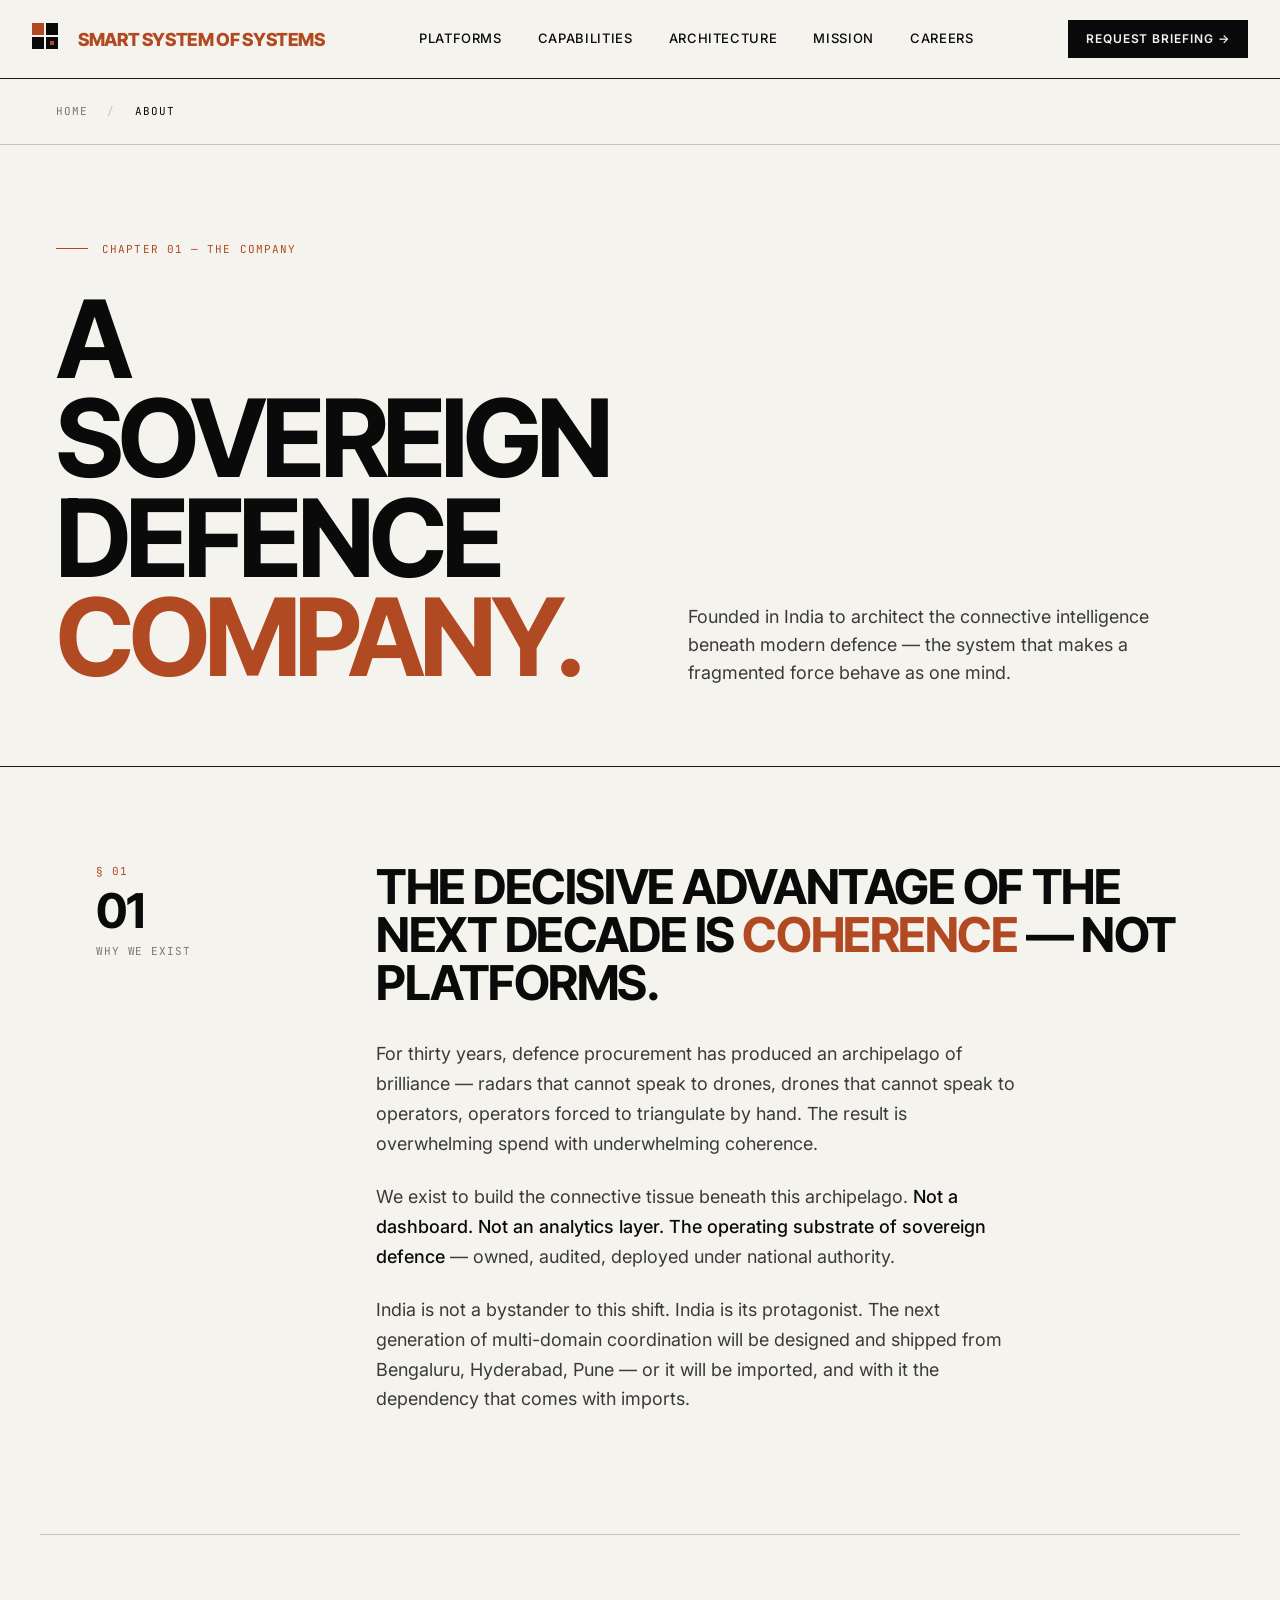
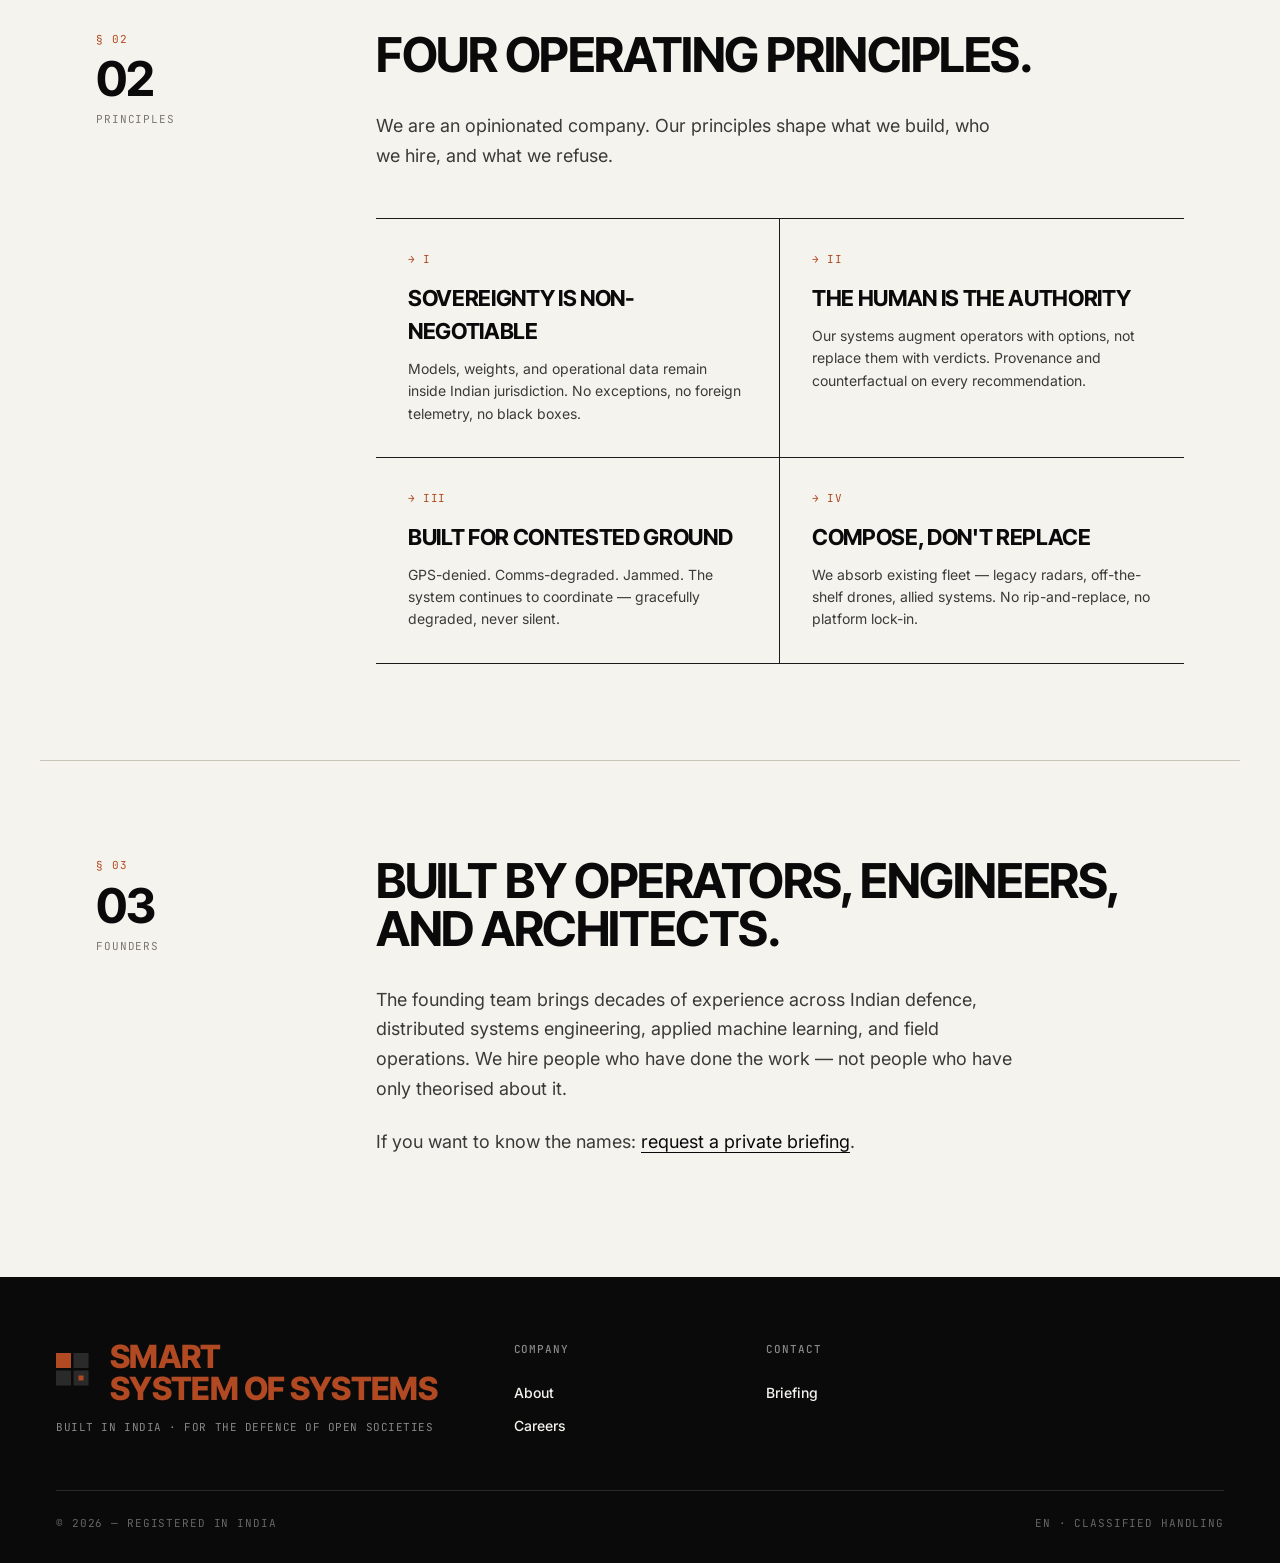
==== about.html @ d46fe348 "Initial commit: Smart System Of Sytems Website" ====
<!DOCTYPE html>
<html lang="en">
<head>
<meta charset="UTF-8" />
<meta name="viewport" content="width=device-width, initial-scale=1.0" />
<title>About — Smart System of Systems</title>
<link rel="preconnect" href="https://fonts.googleapis.com">
<link rel="preconnect" href="https://fonts.gstatic.com" crossorigin>
<link href="https://fonts.googleapis.com/css2?family=Inter+Tight:wght@400;500;600;700;800&family=Inter:wght@300;400;500;600&family=JetBrains+Mono:wght@400;500&display=swap" rel="stylesheet">
<style>
  :root{--paper:#F5F3EE;--paper-2:#ECE9E1;--ink:#0A0A0A;--ink-2:#3A3A38;--ink-3:#7A7670;--rule:#1A1A1A;--rule-soft:#C8C4B8;--rust:#B14A22}
  *{box-sizing:border-box;margin:0;padding:0}
  html{scroll-behavior:smooth}
  html,body{background:var(--paper);color:var(--ink);font-family:'Inter',sans-serif;-webkit-font-smoothing:antialiased;line-height:1.5}
  a{color:inherit}
  .util{display:flex;justify-content:space-between;align-items:center;padding:10px 32px;background:var(--ink);color:var(--paper);font-family:'JetBrains Mono',monospace;font-size:11px;letter-spacing:0.05em}
  .util-left{display:flex;gap:32px;align-items:center}
  .util-dot{width:6px;height:6px;background:var(--rust);border-radius:50%;display:inline-block;margin-right:8px;animation:pulse 2.4s ease-in-out infinite}
  @keyframes pulse{0%,100%{opacity:1}50%{opacity:0.4}}
  .nav{display:flex;justify-content:space-between;align-items:center;padding:20px 32px;border-bottom:1px solid var(--rule)}
  .nav-mark{font-family:'Inter Tight',sans-serif;font-weight:800;font-size:18px;letter-spacing:-0.02em;text-transform:uppercase}
  .nav-mark a{text-decoration:none;color:inherit}
  .nav-mark span{color:var(--rust)}
  .nav-links{display:flex;gap:36px;font-size:13px;font-weight:500;text-transform:uppercase;letter-spacing:0.05em}
  .nav-links a{color:inherit;text-decoration:none;transition:color 0.2s}
  .nav-links a:hover{color:var(--rust)}
  .nav-cta{background:var(--ink);color:var(--paper);padding:10px 18px;font-size:12px;font-weight:600;text-transform:uppercase;letter-spacing:0.08em;text-decoration:none;display:inline-block}
  .nav-cta:hover{background:var(--rust)}

  .breadcrumb{padding:24px 56px;font-family:'JetBrains Mono',monospace;font-size:11px;letter-spacing:0.08em;text-transform:uppercase;color:var(--ink-3);border-bottom:1px solid var(--rule-soft)}
  .breadcrumb a{color:inherit;text-decoration:none}
  .breadcrumb a:hover{color:var(--rust)}
  .breadcrumb .sep{margin:0 12px;color:var(--rule-soft)}
  .breadcrumb .current{color:var(--ink)}

  .page-hero{padding:96px 56px 80px;border-bottom:1px solid var(--rule);max-width:1400px;margin:0 auto;display:grid;grid-template-columns:1fr 1fr;gap:80px;align-items:end}
  .page-eyebrow{font-family:'JetBrains Mono',monospace;font-size:11px;color:var(--rust);letter-spacing:0.1em;text-transform:uppercase;margin-bottom:32px;display:flex;align-items:center;gap:14px}
  .page-eyebrow::before{content:'';width:32px;height:1px;background:var(--rust)}
  h1.page-title{font-family:'Inter Tight',sans-serif;font-weight:700;font-size:108px;line-height:0.92;letter-spacing:-0.045em;text-transform:uppercase}
  h1.page-title .accent{color:var(--rust)}
  .page-lede{font-size:18px;line-height:1.55;color:var(--ink-2);max-width:480px}

  .body-section{padding:96px 56px;max-width:1200px;margin:0 auto;display:grid;grid-template-columns:200px 1fr;gap:80px}
  .body-section + .body-section{border-top:1px solid var(--rule-soft);padding-top:96px}
  .body-aside{font-family:'JetBrains Mono',monospace;font-size:11px;letter-spacing:0.08em;text-transform:uppercase;color:var(--ink-3);position:sticky;top:32px;align-self:start}
  .body-aside .label{color:var(--rust);margin-bottom:8px}
  .body-aside .num{font-family:'Inter Tight',sans-serif;font-weight:700;font-size:48px;color:var(--ink);letter-spacing:-0.03em;line-height:1;margin-bottom:8px;text-transform:none}
  .body-content h2{font-family:'Inter Tight',sans-serif;font-weight:700;font-size:48px;text-transform:uppercase;letter-spacing:-0.03em;margin-bottom:32px;line-height:1}
  .body-content h2 .accent{color:var(--rust)}
  .body-content p{font-size:18px;line-height:1.65;color:var(--ink-2);max-width:640px;margin-bottom:24px}
  .body-content p strong{color:var(--ink);font-weight:500}

  .principles{display:grid;grid-template-columns:repeat(2,1fr);gap:0;border-top:1px solid var(--rule);margin-top:48px}
  .principle{padding:32px;border-bottom:1px solid var(--rule);border-right:1px solid var(--rule)}
  .principle:nth-child(2n){border-right:none}
  .principle-num{font-family:'JetBrains Mono',monospace;font-size:11px;color:var(--rust);letter-spacing:0.05em;margin-bottom:14px}
  .principle-title{font-family:'Inter Tight',sans-serif;font-weight:700;font-size:22px;text-transform:uppercase;letter-spacing:-0.015em;margin-bottom:10px}
  .principle-body{font-size:14px;line-height:1.6;color:var(--ink-2)}

  .footer{background:var(--ink);color:var(--paper);padding:64px 56px 32px}
  .footer-top{display:grid;grid-template-columns:2fr 1fr 1fr 1fr;gap:48px;padding-bottom:48px;border-bottom:1px solid #2A2A2A}
  .footer-mark{font-family:'Inter Tight',sans-serif;font-weight:800;font-size:32px;text-transform:uppercase;letter-spacing:-0.02em;line-height:1}
  .footer-mark a{text-decoration:none;color:inherit}
  .footer-mark span{color:var(--rust)}
  .footer-tag{font-family:'JetBrains Mono',monospace;font-size:11px;color:#888;margin-top:14px;letter-spacing:0.05em;text-transform:uppercase}
  .footer-col h4{font-family:'JetBrains Mono',monospace;font-size:11px;color:#888;letter-spacing:0.08em;text-transform:uppercase;margin-bottom:18px;font-weight:500}
  .footer-col a{display:block;color:var(--paper);text-decoration:none;font-size:14px;padding:6px 0;font-weight:500}
  .footer-col a:hover{color:var(--rust)}
  .footer-bottom{display:flex;justify-content:space-between;font-family:'JetBrains Mono',monospace;font-size:11px;color:#666;letter-spacing:0.08em;text-transform:uppercase;padding-top:24px}
</style>
</head>
<body>
  <nav class="nav">
    <div class="nav-mark"><a href="design-hybrid.html" style="text-decoration:none;color:inherit;display:flex;align-items:center;gap:14px"><svg width="32" height="32" viewBox="0 0 32 32" fill="none" xmlns="http://www.w3.org/2000/svg"><rect width="12" height="12" x="0" y="0" fill="#B14A22"/><rect width="12" height="12" x="14" y="0" fill="#0A0A0A"/><rect width="12" height="12" x="0" y="14" fill="#0A0A0A"/><rect width="12" height="12" x="14" y="14" fill="#0A0A0A"/><rect width="4" height="4" x="18" y="18" fill="#B14A22"/></svg><span>SMART SYSTEM OF SYSTEMS</span></a></div>
    <div class="nav-links">
      <a href="platforms.html">Platforms</a><a href="capabilities.html">Capabilities</a><a href="architecture.html">Architecture</a><a href="mission.html">Mission</a><a href="careers.html">Careers</a>
    </div>
    <a class="nav-cta" href="briefing.html">REQUEST BRIEFING →</a>
  </nav>

  <div class="breadcrumb">
    <a href="design-hybrid.html">Home</a>
    <span class="sep">/</span>
    <span class="current">About</span>
  </div>

  <section class="page-hero">
    <div>
      <div class="page-eyebrow">CHAPTER 01 — THE COMPANY</div>
      <h1 class="page-title">A sovereign<br/>defence <span class="accent">company.</span></h1>
    </div>
    <p class="page-lede">Founded in India to architect the connective intelligence beneath modern defence — the system that makes a fragmented force behave as one mind.</p>
  </section>

  <section class="body-section">
    <aside class="body-aside">
      <div class="label">§ 01</div>
      <div class="num">01</div>
      <div>Why we exist</div>
    </aside>
    <div class="body-content">
      <h2>The decisive advantage of the next decade is <span class="accent">coherence</span> — not platforms.</h2>
      <p>For thirty years, defence procurement has produced an archipelago of brilliance — radars that cannot speak to drones, drones that cannot speak to operators, operators forced to triangulate by hand. The result is overwhelming spend with underwhelming coherence.</p>
      <p>We exist to build the connective tissue beneath this archipelago. <strong>Not a dashboard. Not an analytics layer. The operating substrate of sovereign defence</strong> — owned, audited, deployed under national authority.</p>
      <p>India is not a bystander to this shift. India is its protagonist. The next generation of multi-domain coordination will be designed and shipped from Bengaluru, Hyderabad, Pune — or it will be imported, and with it the dependency that comes with imports.</p>
    </div>
  </section>

  <section class="body-section">
    <aside class="body-aside">
      <div class="label">§ 02</div>
      <div class="num">02</div>
      <div>Principles</div>
    </aside>
    <div class="body-content">
      <h2>Four operating principles.</h2>
      <p>We are an opinionated company. Our principles shape what we build, who we hire, and what we refuse.</p>
      <div class="principles">
        <div class="principle">
          <div class="principle-num">→ I</div>
          <div class="principle-title">Sovereignty is non-negotiable</div>
          <div class="principle-body">Models, weights, and operational data remain inside Indian jurisdiction. No exceptions, no foreign telemetry, no black boxes.</div>
        </div>
        <div class="principle">
          <div class="principle-num">→ II</div>
          <div class="principle-title">The human is the authority</div>
          <div class="principle-body">Our systems augment operators with options, not replace them with verdicts. Provenance and counterfactual on every recommendation.</div>
        </div>
        <div class="principle">
          <div class="principle-num">→ III</div>
          <div class="principle-title">Built for contested ground</div>
          <div class="principle-body">GPS-denied. Comms-degraded. Jammed. The system continues to coordinate — gracefully degraded, never silent.</div>
        </div>
        <div class="principle">
          <div class="principle-num">→ IV</div>
          <div class="principle-title">Compose, don't replace</div>
          <div class="principle-body">We absorb existing fleet — legacy radars, off-the-shelf drones, allied systems. No rip-and-replace, no platform lock-in.</div>
        </div>
      </div>
    </div>
  </section>

  <section class="body-section">
    <aside class="body-aside">
      <div class="label">§ 03</div>
      <div class="num">03</div>
      <div>Founders</div>
    </aside>
    <div class="body-content">
      <h2>Built by operators, engineers, and architects.</h2>
      <p>The founding team brings decades of experience across Indian defence, distributed systems engineering, applied machine learning, and field operations. We hire people who have done the work — not people who have only theorised about it.</p>
      <p>If you want to know the names: <a href="briefing.html" style="border-bottom:1px solid var(--ink);text-decoration:none;color:var(--ink)">request a private briefing</a>.</p>
    </div>
  </section>

  <footer class="footer">
    <div class="footer-top">
      <div>
        <div class="footer-mark"><a href="design-hybrid.html" style="text-decoration:none;color:inherit;display:flex;align-items:center;gap:14px"><svg width="40" height="40" viewBox="0 0 32 32" fill="none" xmlns="http://www.w3.org/2000/svg"><rect width="12" height="12" x="0" y="0" fill="#B14A22"/><rect width="12" height="12" x="14" y="0" fill="#2A2A2A"/><rect width="12" height="12" x="0" y="14" fill="#2A2A2A"/><rect width="12" height="12" x="14" y="14" fill="#2A2A2A"/><rect width="4" height="4" x="18" y="18" fill="#B14A22"/></svg><span>SMART<br/>SYSTEM OF <span>SYSTEMS</span></span></a></div>
        <div class="footer-tag">BUILT IN INDIA · FOR THE DEFENCE OF OPEN SOCIETIES</div>
      </div>
      <div class="footer-col"><h4>COMPANY</h4><a href="about.html">About</a><a href="careers.html">Careers</a></div>
      <div class="footer-col"><h4>CONTACT</h4><a href="briefing.html">Briefing</a></div>
    </div>
    <div class="footer-bottom">
      <span>© 2026 — REGISTERED IN INDIA</span>
      <span>EN · CLASSIFIED HANDLING</span>
    </div>
  </footer>
</body>
</html>
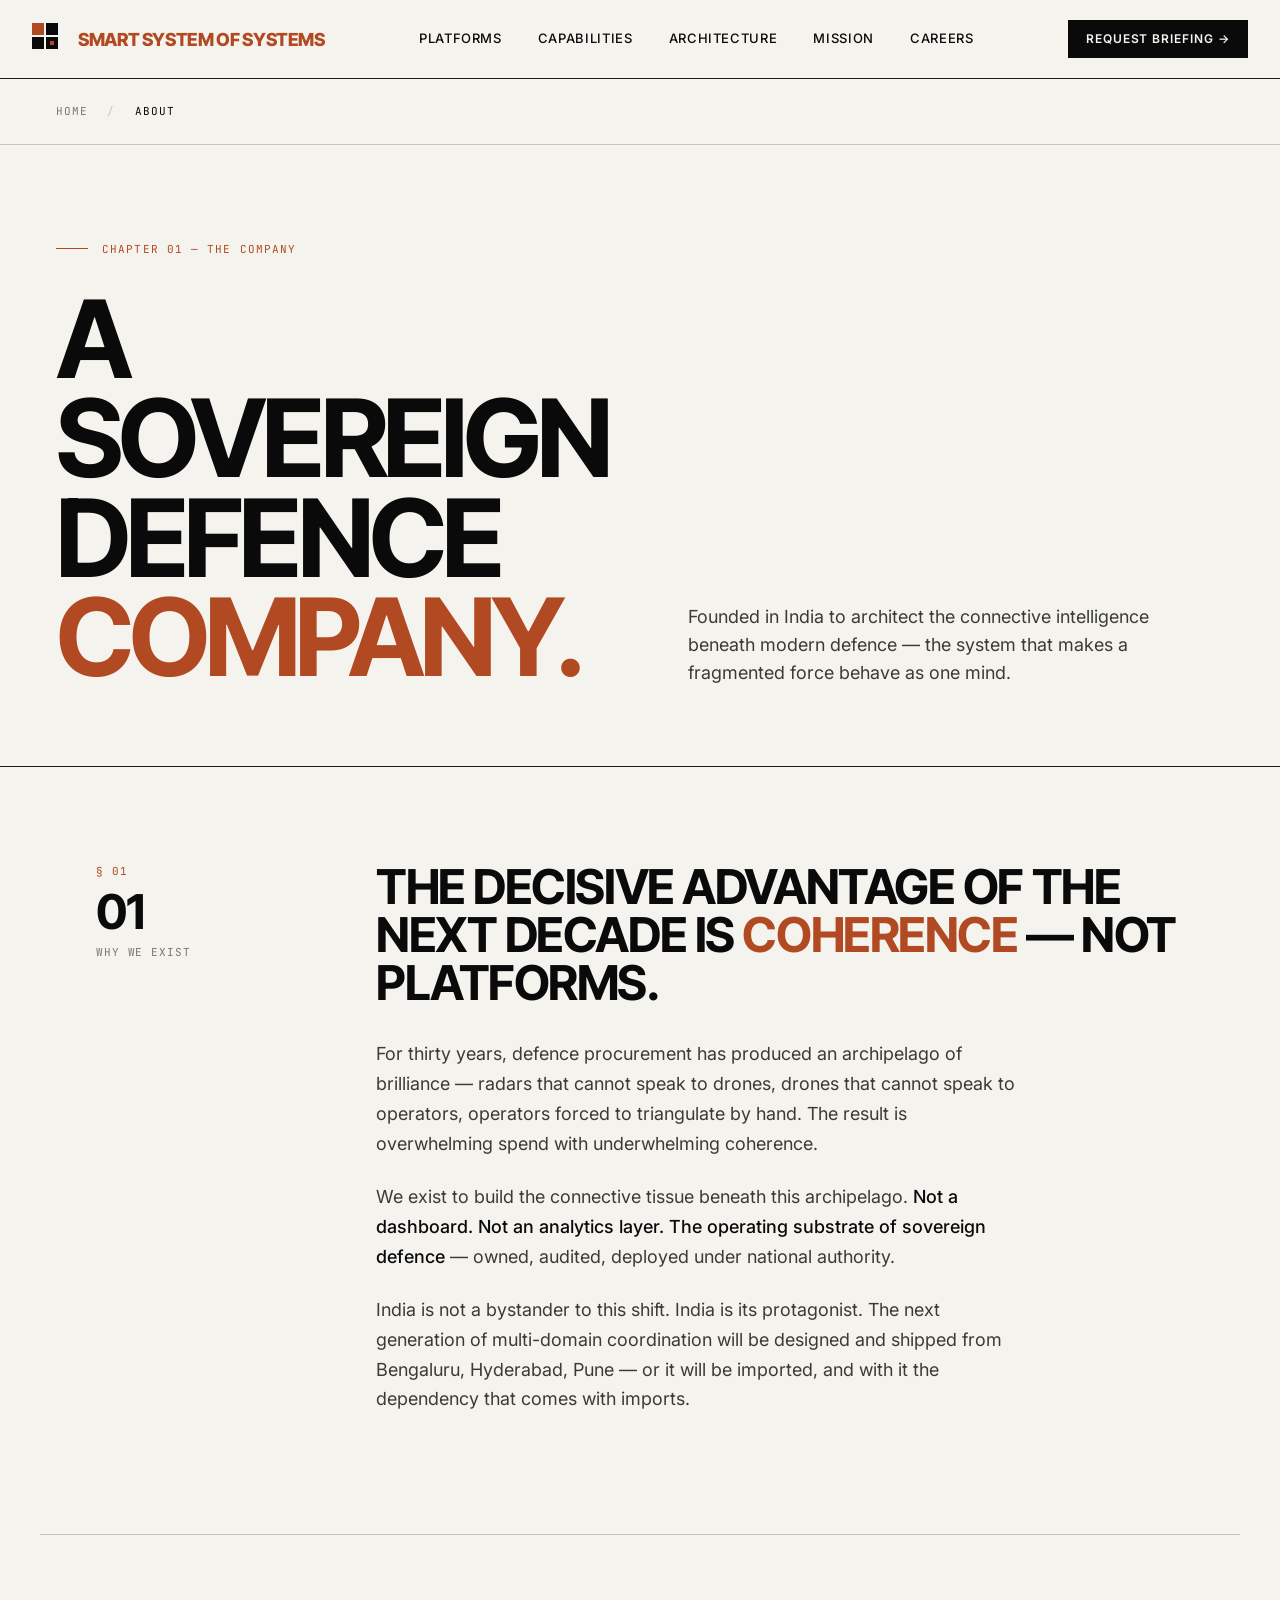
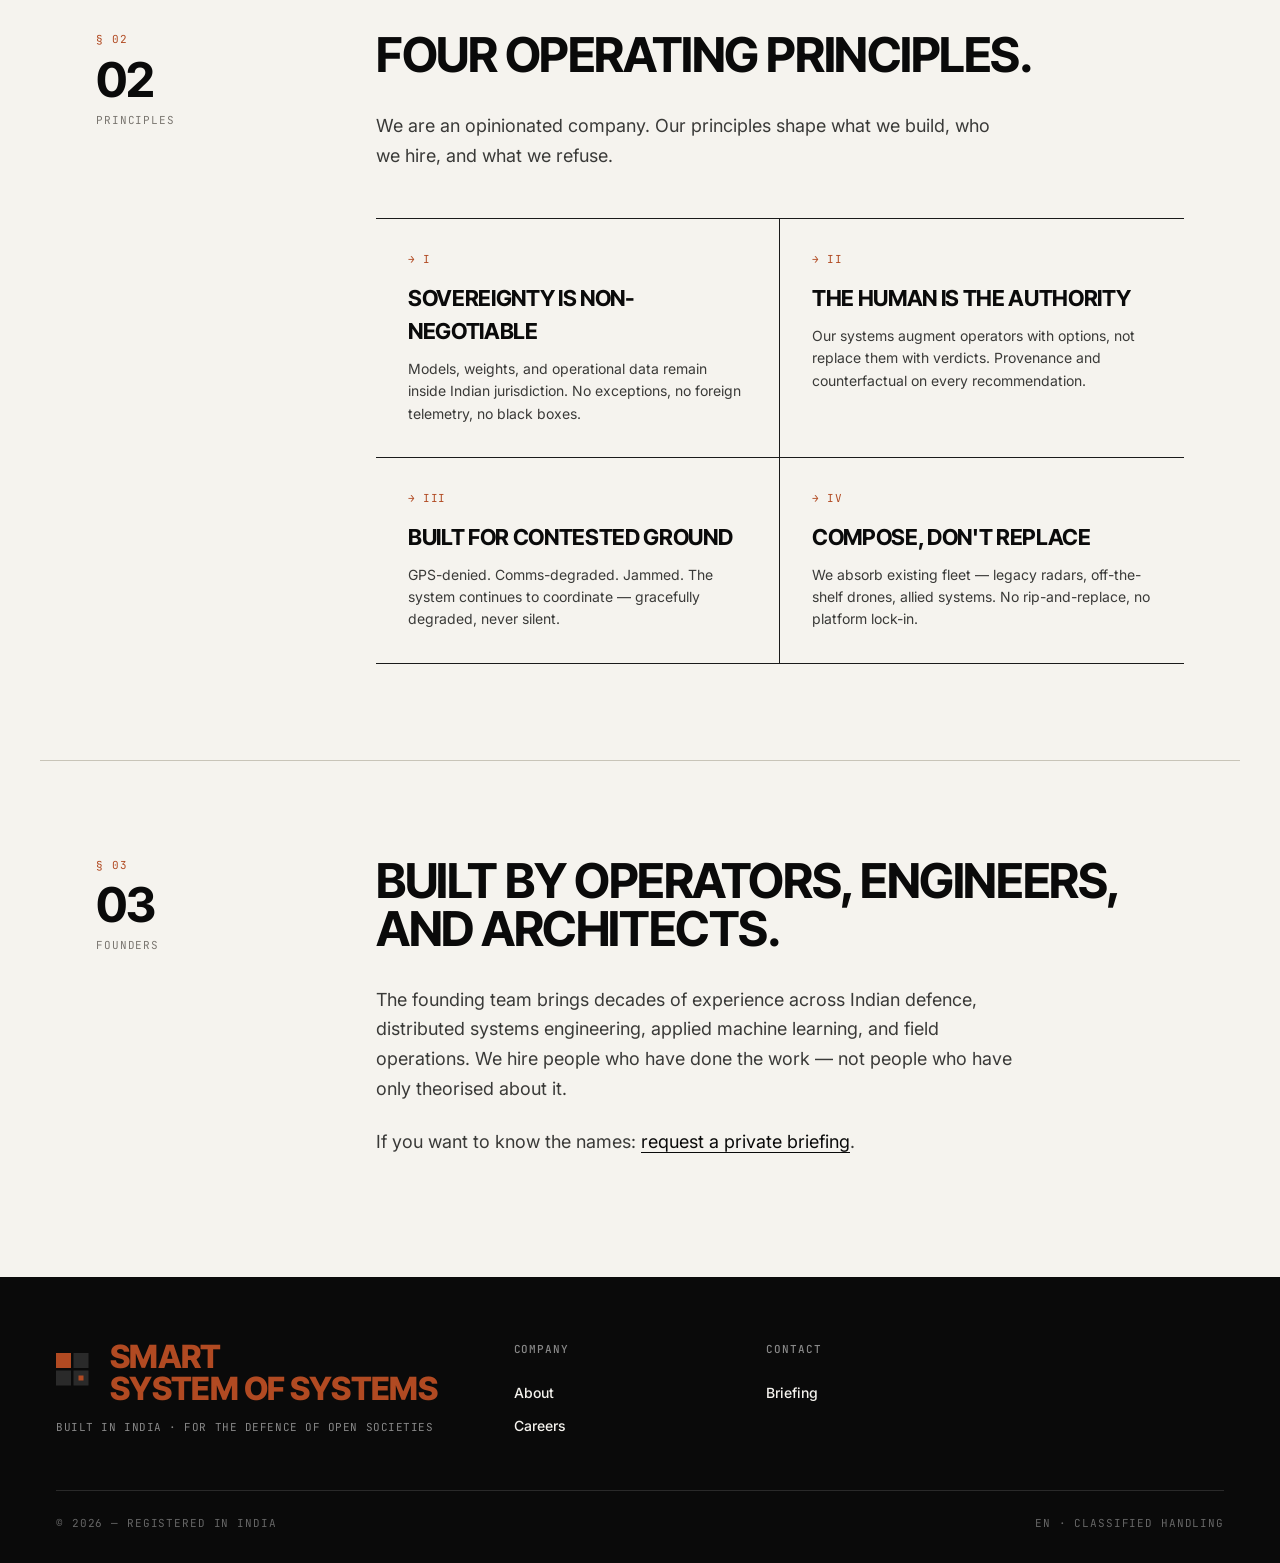
==== commit 95ffb6db: "Add mobile responsive styles to all 9 pages New mobile.css with breakpoints at 1024px/768px/480px st" ====
--- a/about.html
+++ b/about.html
@@ -68,6 +68,7 @@
   .footer-col a:hover{color:var(--rust)}
   .footer-bottom{display:flex;justify-content:space-between;font-family:'JetBrains Mono',monospace;font-size:11px;color:#666;letter-spacing:0.08em;text-transform:uppercase;padding-top:24px}
 </style>
+<link rel="stylesheet" href="mobile.css">
 </head>
 <body>
   <nav class="nav">
--- a/mobile.css
+++ b/mobile.css
@@ -0,0 +1,283 @@
+/* ============================================================
+   Mobile overrides — Smart System of Systems
+   Applied at <= 1024px (tablet) and <= 768px (phone)
+   ============================================================ */
+
+@media (max-width: 1024px) {
+  /* Tablet: scale down 128px hero titles and tighten paddings */
+  h1.hero-title, h1.doc-title { font-size: 72px !important; }
+  h1.page-title { font-size: 64px !important; }
+  h1.display { font-size: 64px !important; }
+  .hero, .matrix-section, .doc-masthead, .doc-toc,
+  .layer-section, .planes-section, .composition,
+  .role-body, .role-title-card, .body-section,
+  .manifesto, .statement, .press-section,
+  .cap-brief-header, .cap-theatre, .cap-composed,
+  .cap-signature, .cap-outcomes, .closing-cta,
+  .threat-block, .response-block, .platform-title-card,
+  .platform-body, .field-strip, .system-overview,
+  .architecture, .specs, .mission, .join, .footer,
+  .form-left, .form-right, .process-section,
+  .section-break, .conviction, .adr-header, .page-hero {
+    padding-left: 32px !important;
+    padding-right: 32px !important;
+  }
+}
+
+@media (max-width: 768px) {
+  /* ============================================================
+     Global resets
+     ============================================================ */
+  html, body { overflow-x: hidden; }
+  .badge { font-size: 9px !important; padding: 6px 10px !important; bottom: 12px !important; right: 12px !important; }
+
+  /* ============================================================
+     Top utility bar — simplify, hide right side
+     ============================================================ */
+  .util {
+    padding: 8px 16px !important;
+    font-size: 9px !important;
+    flex-wrap: wrap !important;
+    gap: 8px !important;
+  }
+  .util-left { gap: 12px !important; flex-wrap: wrap !important; }
+  .util > *:not(.util-left):not(:first-child) { display: none !important; }
+
+  /* ============================================================
+     Main nav — stack, hide CTA text, smaller logo
+     ============================================================ */
+  .nav {
+    flex-wrap: wrap !important;
+    padding: 12px 16px !important;
+    gap: 10px !important;
+  }
+  .nav-mark { font-size: 13px !important; }
+  .nav-mark svg { width: 24px !important; height: 24px !important; }
+  .nav-mark span { font-size: 11px !important; }
+  .nav-links {
+    order: 3 !important;
+    width: 100% !important;
+    gap: 14px !important;
+    font-size: 11px !important;
+    overflow-x: auto !important;
+    white-space: nowrap !important;
+    padding-bottom: 4px !important;
+    border-top: 1px solid var(--rule);
+    padding-top: 10px !important;
+    -webkit-overflow-scrolling: touch;
+  }
+  .nav-links::-webkit-scrollbar { display: none; }
+  .nav-cta { font-size: 10px !important; padding: 8px 12px !important; }
+
+  /* ============================================================
+     Common sections — collapse paddings
+     ============================================================ */
+  .hero, .matrix-section, .doc-masthead, .doc-toc,
+  .layer-section, .planes-section, .composition,
+  .role-body, .role-title-card, .body-section,
+  .manifesto, .statement, .press-section,
+  .cap-brief-header, .cap-theatre, .cap-composed,
+  .cap-signature, .cap-outcomes, .closing-cta,
+  .threat-block, .response-block, .platform-title-card,
+  .platform-body, .field-strip, .system-overview,
+  .architecture, .specs, .mission, .join, .footer,
+  .form-left, .form-right, .process-section,
+  .section-break, .conviction, .adr-header, .page-hero {
+    padding: 48px 20px !important;
+  }
+
+  /* ============================================================
+     Display typography — shrink everything
+     ============================================================ */
+  h1.display { font-size: 44px !important; line-height: 0.95 !important; }
+  h1.hero-title, h1.doc-title { font-size: 44px !important; line-height: 0.95 !important; }
+  h1.page-title { font-size: 40px !important; line-height: 0.95 !important; }
+  .arch-title, .specs-title { font-size: 32px !important; }
+  .mission-text { font-size: 24px !important; }
+  .arch-text h3 { font-size: 26px !important; }
+  .break-quote { font-size: 28px !important; }
+  .join-title { font-size: 36px !important; }
+  .closing-cta h3 { font-size: 32px !important; }
+  .section-break h3 { font-size: 32px !important; }
+  .cap-brief-content h2,
+  .platform-headline-block h2,
+  .role-headline-block h2,
+  .adr-title-area h2 { font-size: 36px !important; line-height: 1 !important; }
+
+  /* ============================================================
+     Hero grids — stack
+     ============================================================ */
+  .hero-grid {
+    grid-template-columns: 1fr !important;
+    gap: 32px !important;
+    min-height: auto !important;
+    margin-bottom: 32px !important;
+  }
+  .hero-text {
+    padding: 32px 20px !important;
+    border-right: none !important;
+    border-bottom: 1px solid var(--rule);
+  }
+  .hero-meta-top { margin-bottom: 24px !important; flex-wrap: wrap !important; gap: 8px !important; }
+  .hero-bottom { grid-template-columns: 1fr !important; gap: 24px !important; margin-top: 32px !important; }
+  .hero-image { min-height: 240px !important; }
+  .hero-eyebrow { flex-wrap: wrap !important; gap: 8px !important; }
+
+  /* ============================================================
+     Pillars (4-col on home) — stack into 1 col
+     ============================================================ */
+  .pillars { grid-template-columns: 1fr !important; }
+  .pillar { border-right: none !important; border-bottom: 1px solid var(--rule); padding: 24px 20px !important; }
+  .pillar:last-child { border-bottom: none; }
+  .pillar-title { font-size: 18px !important; }
+
+  /* ============================================================
+     Mission section
+     ============================================================ */
+  .mission-grid { grid-template-columns: 1fr !important; gap: 24px !important; }
+
+  /* ============================================================
+     Architecture diagram — keep SVG but allow shrink
+     ============================================================ */
+  .arch-head, .specs-head, .arch-grid {
+    display: block !important;
+    margin-bottom: 32px !important;
+  }
+  .arch-grid { display: grid !important; grid-template-columns: 1fr !important; gap: 32px !important; }
+  .arch-title, .specs-title { margin-bottom: 12px !important; }
+  .arch-svg { padding: 16px !important; }
+  .arch-text .legend { grid-template-columns: 1fr !important; }
+
+  /* ============================================================
+     Specs grid (3-col) — single col
+     ============================================================ */
+  .specs-grid { grid-template-columns: 1fr !important; }
+  .spec-cell { border-right: none !important; padding: 28px 20px !important; }
+
+  /* ============================================================
+     Cinematic break — reduce height
+     ============================================================ */
+  .break { height: 60vh !important; }
+  .break-content { left: 20px !important; right: 20px !important; max-width: 100% !important; }
+
+  /* ============================================================
+     Footer — stack columns
+     ============================================================ */
+  .footer { padding: 40px 20px 24px !important; }
+  .footer-top { grid-template-columns: 1fr !important; gap: 32px !important; padding-bottom: 32px !important; }
+  .footer-mark { font-size: 22px !important; }
+  .footer-bottom { flex-direction: column !important; gap: 12px !important; align-items: flex-start !important; }
+
+  /* ============================================================
+     CAPABILITIES PAGE
+     ============================================================ */
+  .cap-index-grid,
+  .adr-index-grid,
+  .platform-index-grid,
+  .role-index-grid { grid-template-columns: 1fr !important; gap: 8px !important; }
+  .cap-brief-header { grid-template-columns: 1fr !important; gap: 24px !important; min-height: auto !important; }
+  .cap-meta-strip,
+  .meta-strip,
+  .role-meta-strip { grid-template-columns: 1fr 1fr !important; }
+  .cap-meta-strip > *,
+  .meta-strip > *,
+  .role-meta-strip > * { padding: 16px 20px !important; border-bottom: 1px solid #2A2A2A; }
+  .theatre-legend { grid-template-columns: 1fr 1fr !important; }
+  .cap-tr { grid-template-columns: 1fr !important; }
+  .threat-block, .response-block { border-right: none !important; }
+  .platform-badges { grid-template-columns: 1fr 1fr !important; }
+  .sig-grid { grid-template-columns: 1fr 1fr !important; }
+  .out-wrap { grid-template-columns: 1fr !important; gap: 24px !important; }
+  .out-list li { grid-template-columns: 60px 1fr !important; gap: 16px !important; }
+
+  /* ============================================================
+     ARCHITECTURE PAGE
+     ============================================================ */
+  .doc-meta-top { grid-template-columns: 1fr 1fr !important; gap: 16px !important; }
+  .toc-list li {
+    grid-template-columns: 1fr !important;
+    gap: 6px !important;
+    font-size: 12px !important;
+    padding: 14px 0 !important;
+  }
+  .adr-header-grid { grid-template-columns: 1fr !important; gap: 20px !important; }
+  .adr-section { grid-template-columns: 1fr !important; gap: 12px !important; padding: 24px 0 !important; }
+  .alt-list li { grid-template-columns: 40px 1fr !important; gap: 12px !important; }
+  .cons-grid { grid-template-columns: 1fr !important; }
+  .layer-grid { grid-template-columns: 1fr !important; gap: 32px !important; }
+  .layer, .trust-boundary {
+    grid-template-columns: 60px 1fr !important;
+    gap: 8px !important;
+    font-size: 10px !important;
+  }
+  .layer > *:nth-child(3),
+  .trust-boundary > *:nth-child(3) { grid-column: 1 / -1; }
+
+  /* ============================================================
+     PLATFORMS PAGE
+     ============================================================ */
+  .platform-title-card { grid-template-columns: 1fr !important; gap: 24px !important; min-height: auto !important; padding: 48px 20px !important; }
+  .body-grid { grid-template-columns: 1fr !important; gap: 32px !important; margin-bottom: 32px !important; }
+  .modules-row { grid-template-columns: 1fr 1fr !important; }
+  .cap-int-grid { grid-template-columns: 1fr !important; gap: 20px !important; }
+  .int-grid { grid-template-columns: 1fr !important; }
+  .field-strip { grid-template-columns: 1fr !important; gap: 24px !important; }
+  .comp-grid { grid-template-columns: 1fr !important; gap: 24px !important; }
+  .comp-cards { grid-template-columns: 1fr !important; }
+  .schematic-card .legend { grid-template-columns: 1fr !important; }
+
+  /* ============================================================
+     CAREERS PAGE
+     ============================================================ */
+  .role-title-card { grid-template-columns: 1fr !important; gap: 24px !important; min-height: auto !important; }
+  .role-cta-bar { grid-template-columns: 1fr !important; gap: 16px !important; padding: 24px 20px !important; }
+  .process-grid { grid-template-columns: 1fr !important; }
+  .process-promise { grid-template-columns: 1fr !important; gap: 24px !important; padding: 32px 20px !important; }
+  .rubric li { grid-template-columns: 18px 1fr !important; }
+
+  /* ============================================================
+     ABOUT / NEWSROOM / MISSION PAGES
+     ============================================================ */
+  .page-hero { grid-template-columns: 1fr !important; gap: 24px !important; }
+  .body-section { grid-template-columns: 1fr !important; gap: 24px !important; }
+  .principles { grid-template-columns: 1fr !important; }
+  .article {
+    grid-template-columns: 1fr !important;
+    gap: 8px !important;
+    padding: 24px 0 !important;
+  }
+  .press-grid { grid-template-columns: 1fr !important; gap: 24px !important; }
+  .manifesto-grid { grid-template-columns: 1fr !important; gap: 32px !important; }
+  .conviction-grid { grid-template-columns: 1fr !important; }
+
+  /* ============================================================
+     BRIEFING PAGE — form
+     ============================================================ */
+  .form-layout { grid-template-columns: 1fr !important; min-height: auto !important; }
+  .form-left { border-right: none !important; border-bottom: 1px solid var(--rule); padding: 48px 20px !important; }
+  .form-row.split { grid-template-columns: 1fr !important; gap: 16px !important; }
+  .meta-block { grid-template-columns: 1fr 1fr !important; gap: 16px !important; }
+}
+
+@media (max-width: 480px) {
+  h1.display { font-size: 36px !important; }
+  h1.hero-title, h1.doc-title { font-size: 36px !important; }
+  h1.page-title { font-size: 32px !important; }
+  .cap-brief-content h2,
+  .platform-headline-block h2,
+  .role-headline-block h2,
+  .adr-title-area h2 { font-size: 28px !important; }
+  .arch-title, .specs-title { font-size: 26px !important; }
+  .join-title { font-size: 28px !important; }
+  .closing-cta h3 { font-size: 26px !important; }
+  .section-break h3 { font-size: 26px !important; }
+  .platform-badges,
+  .sig-grid,
+  .modules-row,
+  .cap-meta-strip,
+  .meta-strip,
+  .role-meta-strip,
+  .theatre-legend { grid-template-columns: 1fr !important; }
+  .meta-block { grid-template-columns: 1fr !important; }
+  .doc-meta-top { grid-template-columns: 1fr !important; }
+}
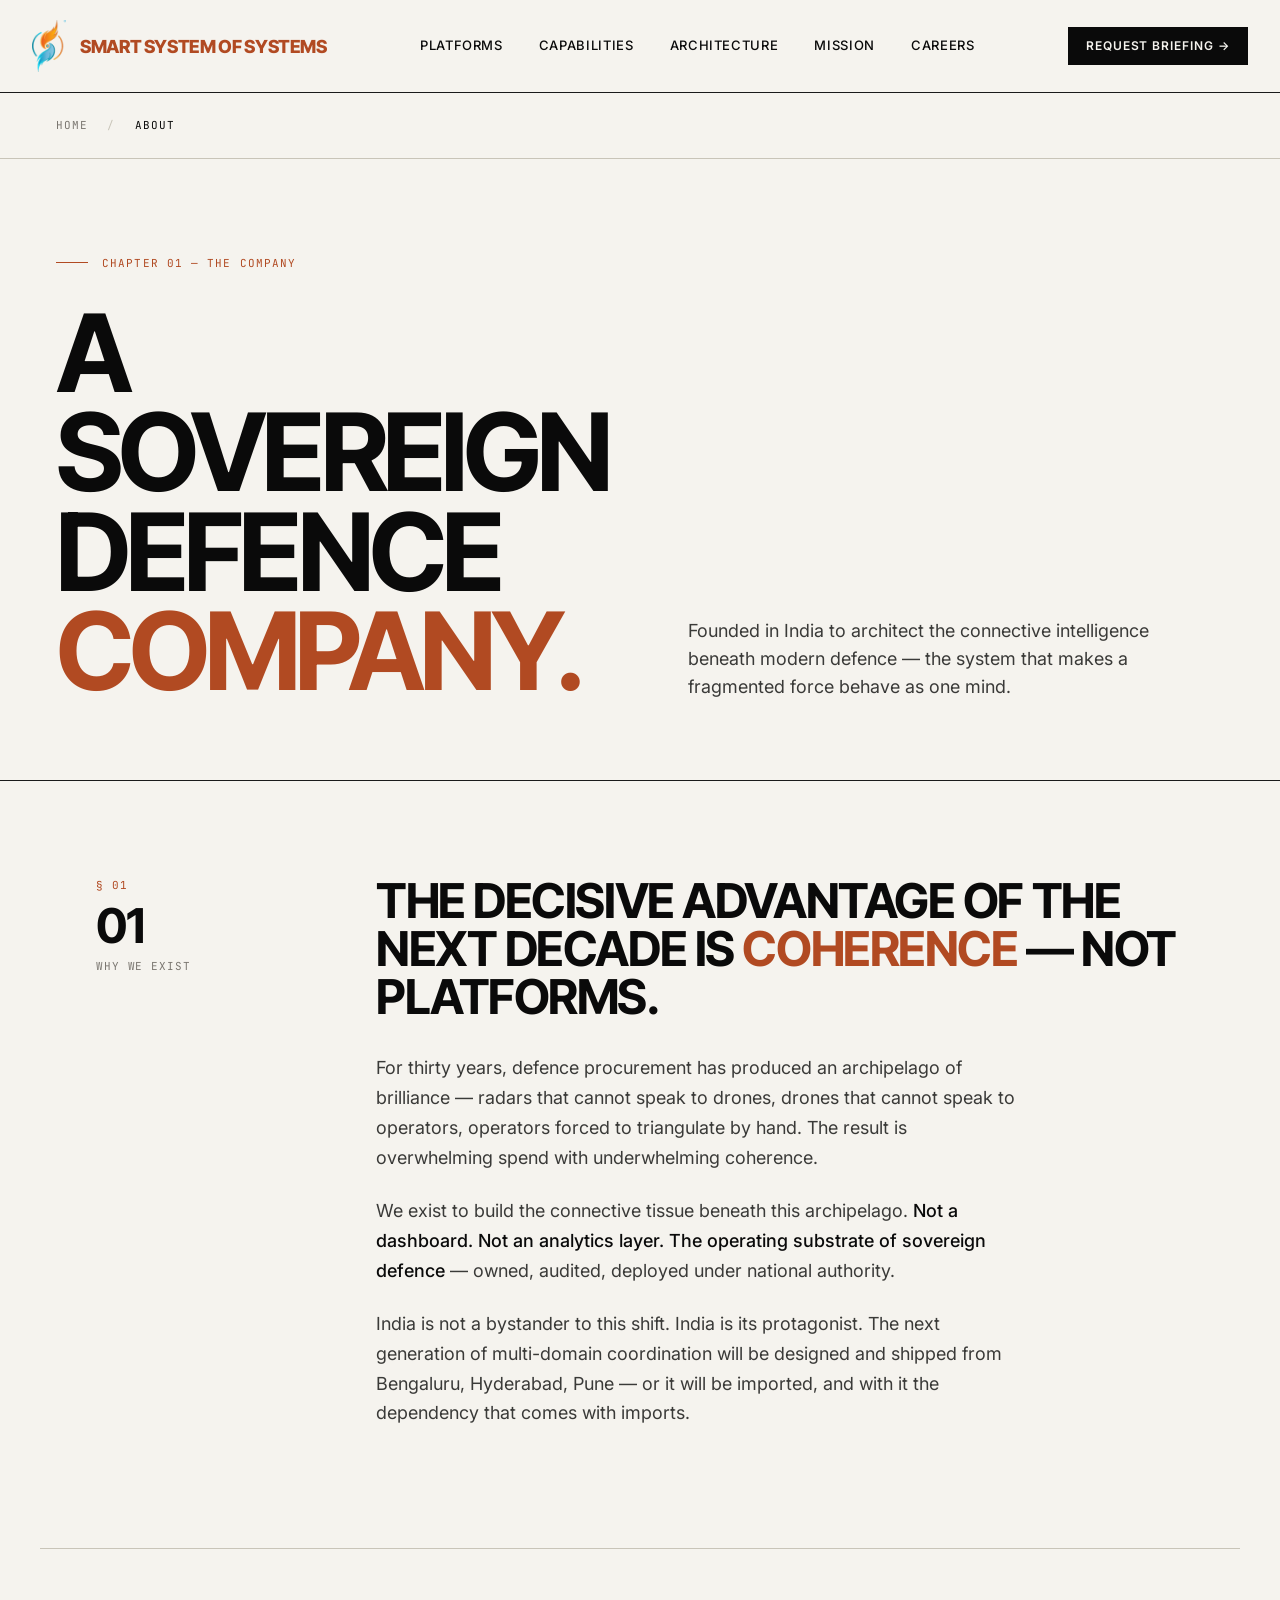
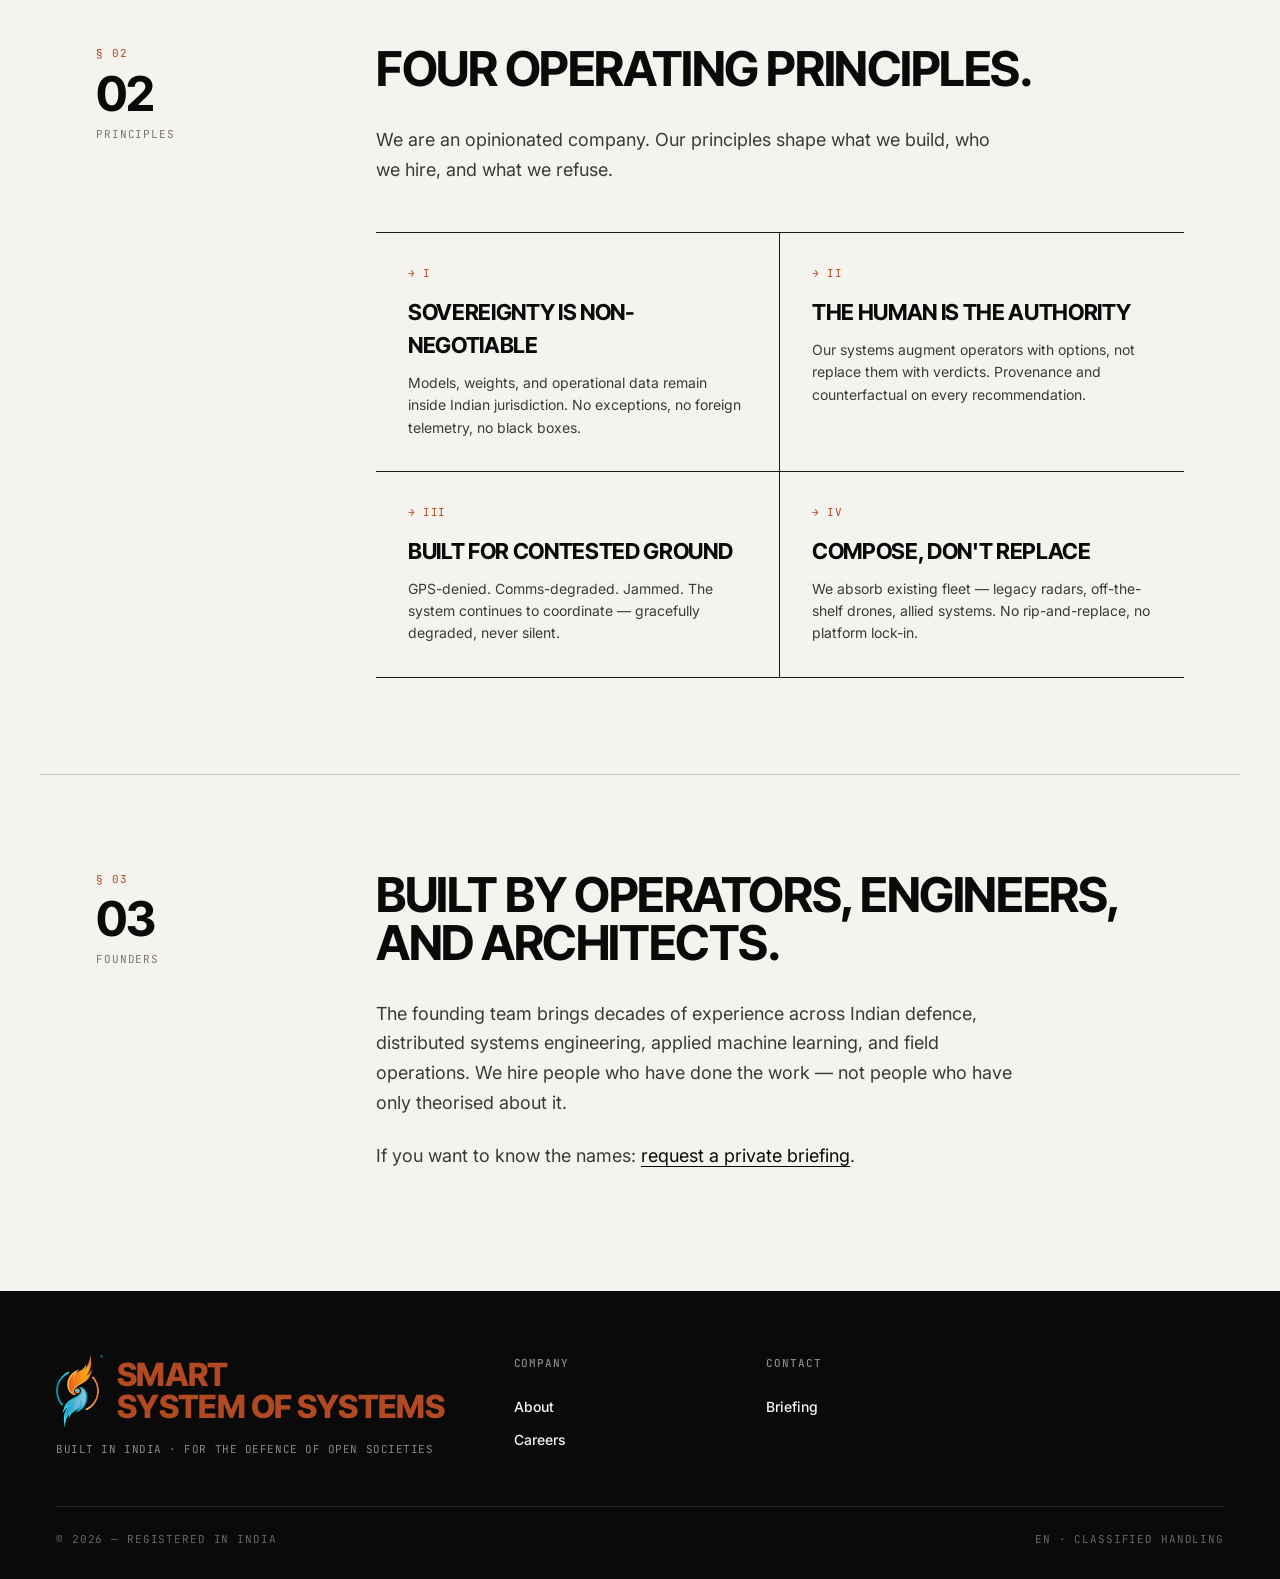
==== commit 674b907c: "Replace placeholder mark with new SSoS logo emblem; add favicons Co-Authored-By: Claude Opus 5.5 <no" ====
--- a/about.html
+++ b/about.html
@@ -4,6 +4,9 @@
 <meta charset="UTF-8" />
 <meta name="viewport" content="width=device-width, initial-scale=1.0" />
 <title>About — Smart System of Systems</title>
+<link rel="icon" type="image/png" sizes="32x32" href="assets/favicon-32.png">
+<link rel="icon" type="image/png" sizes="192x192" href="assets/favicon-192.png">
+<link rel="apple-touch-icon" href="assets/apple-touch-icon.png">
 <link rel="preconnect" href="https://fonts.googleapis.com">
 <link rel="preconnect" href="https://fonts.gstatic.com" crossorigin>
 <link href="https://fonts.googleapis.com/css2?family=Inter+Tight:wght@400;500;600;700;800&family=Inter:wght@300;400;500;600&family=JetBrains+Mono:wght@400;500&display=swap" rel="stylesheet">
@@ -72,7 +75,7 @@
 </head>
 <body>
   <nav class="nav">
-    <div class="nav-mark"><a href="design-hybrid.html" style="text-decoration:none;color:inherit;display:flex;align-items:center;gap:14px"><svg width="32" height="32" viewBox="0 0 32 32" fill="none" xmlns="http://www.w3.org/2000/svg"><rect width="12" height="12" x="0" y="0" fill="#B14A22"/><rect width="12" height="12" x="14" y="0" fill="#0A0A0A"/><rect width="12" height="12" x="0" y="14" fill="#0A0A0A"/><rect width="12" height="12" x="14" y="14" fill="#0A0A0A"/><rect width="4" height="4" x="18" y="18" fill="#B14A22"/></svg><span>SMART SYSTEM OF SYSTEMS</span></a></div>
+    <div class="nav-mark"><a href="design-hybrid.html" style="text-decoration:none;color:inherit;display:flex;align-items:center;gap:14px"><img class="brand-emblem" src="assets/ssos-emblem.png" alt="" width="34" height="52"><span>SMART SYSTEM OF SYSTEMS</span></a></div>
     <div class="nav-links">
       <a href="platforms.html">Platforms</a><a href="capabilities.html">Capabilities</a><a href="architecture.html">Architecture</a><a href="mission.html">Mission</a><a href="careers.html">Careers</a>
     </div>
@@ -157,7 +160,7 @@
   <footer class="footer">
     <div class="footer-top">
       <div>
-        <div class="footer-mark"><a href="design-hybrid.html" style="text-decoration:none;color:inherit;display:flex;align-items:center;gap:14px"><svg width="40" height="40" viewBox="0 0 32 32" fill="none" xmlns="http://www.w3.org/2000/svg"><rect width="12" height="12" x="0" y="0" fill="#B14A22"/><rect width="12" height="12" x="14" y="0" fill="#2A2A2A"/><rect width="12" height="12" x="0" y="14" fill="#2A2A2A"/><rect width="12" height="12" x="14" y="14" fill="#2A2A2A"/><rect width="4" height="4" x="18" y="18" fill="#B14A22"/></svg><span>SMART<br/>SYSTEM OF <span>SYSTEMS</span></span></a></div>
+        <div class="footer-mark"><a href="design-hybrid.html" style="text-decoration:none;color:inherit;display:flex;align-items:center;gap:14px"><img class="brand-emblem" src="assets/ssos-emblem.png" alt="" width="47" height="72"><span>SMART<br/>SYSTEM OF <span>SYSTEMS</span></span></a></div>
         <div class="footer-tag">BUILT IN INDIA · FOR THE DEFENCE OF OPEN SOCIETIES</div>
       </div>
       <div class="footer-col"><h4>COMPANY</h4><a href="about.html">About</a><a href="careers.html">Careers</a></div>
--- a/mobile.css
+++ b/mobile.css
@@ -52,7 +52,7 @@
     gap: 10px !important;
   }
   .nav-mark { font-size: 13px !important; }
-  .nav-mark svg { width: 24px !important; height: 24px !important; }
+  .nav-mark .brand-emblem { width: auto !important; height: 36px !important; }
   .nav-mark span { font-size: 11px !important; }
   .nav-links {
     order: 3 !important;
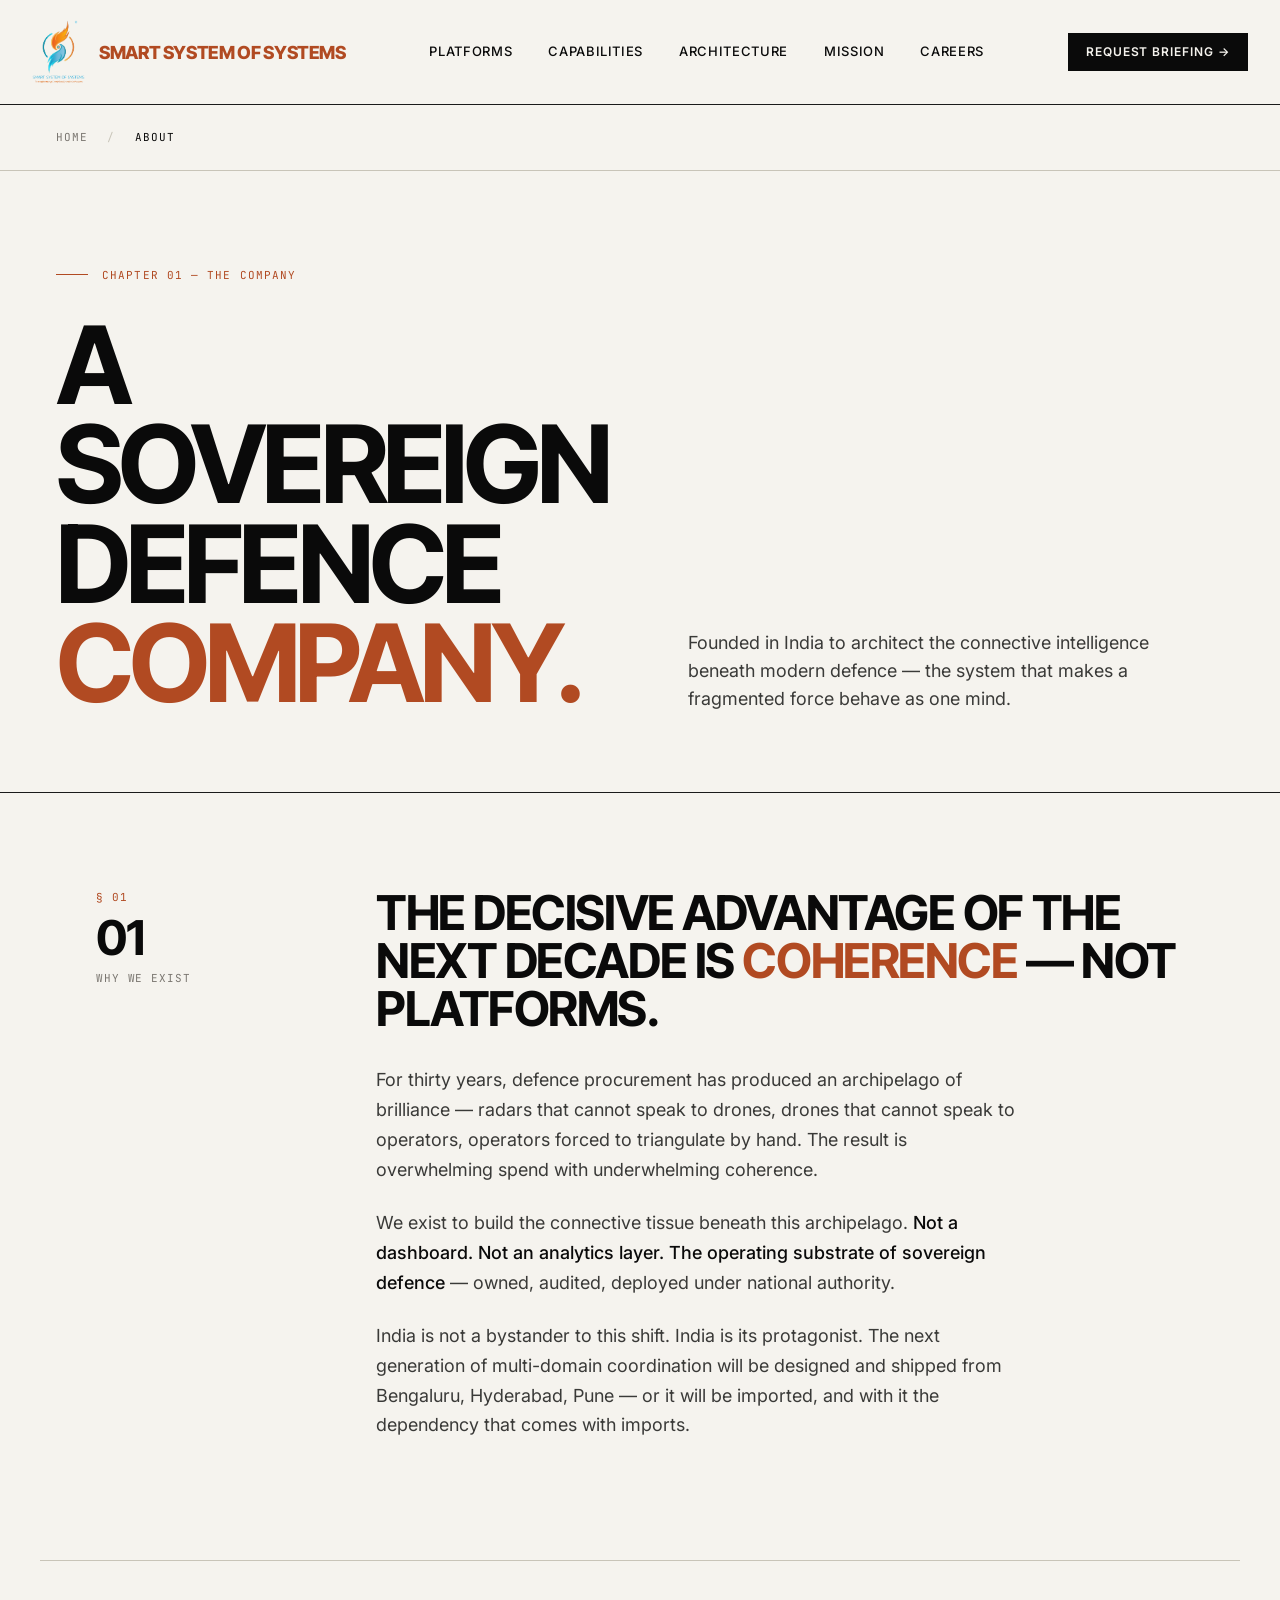
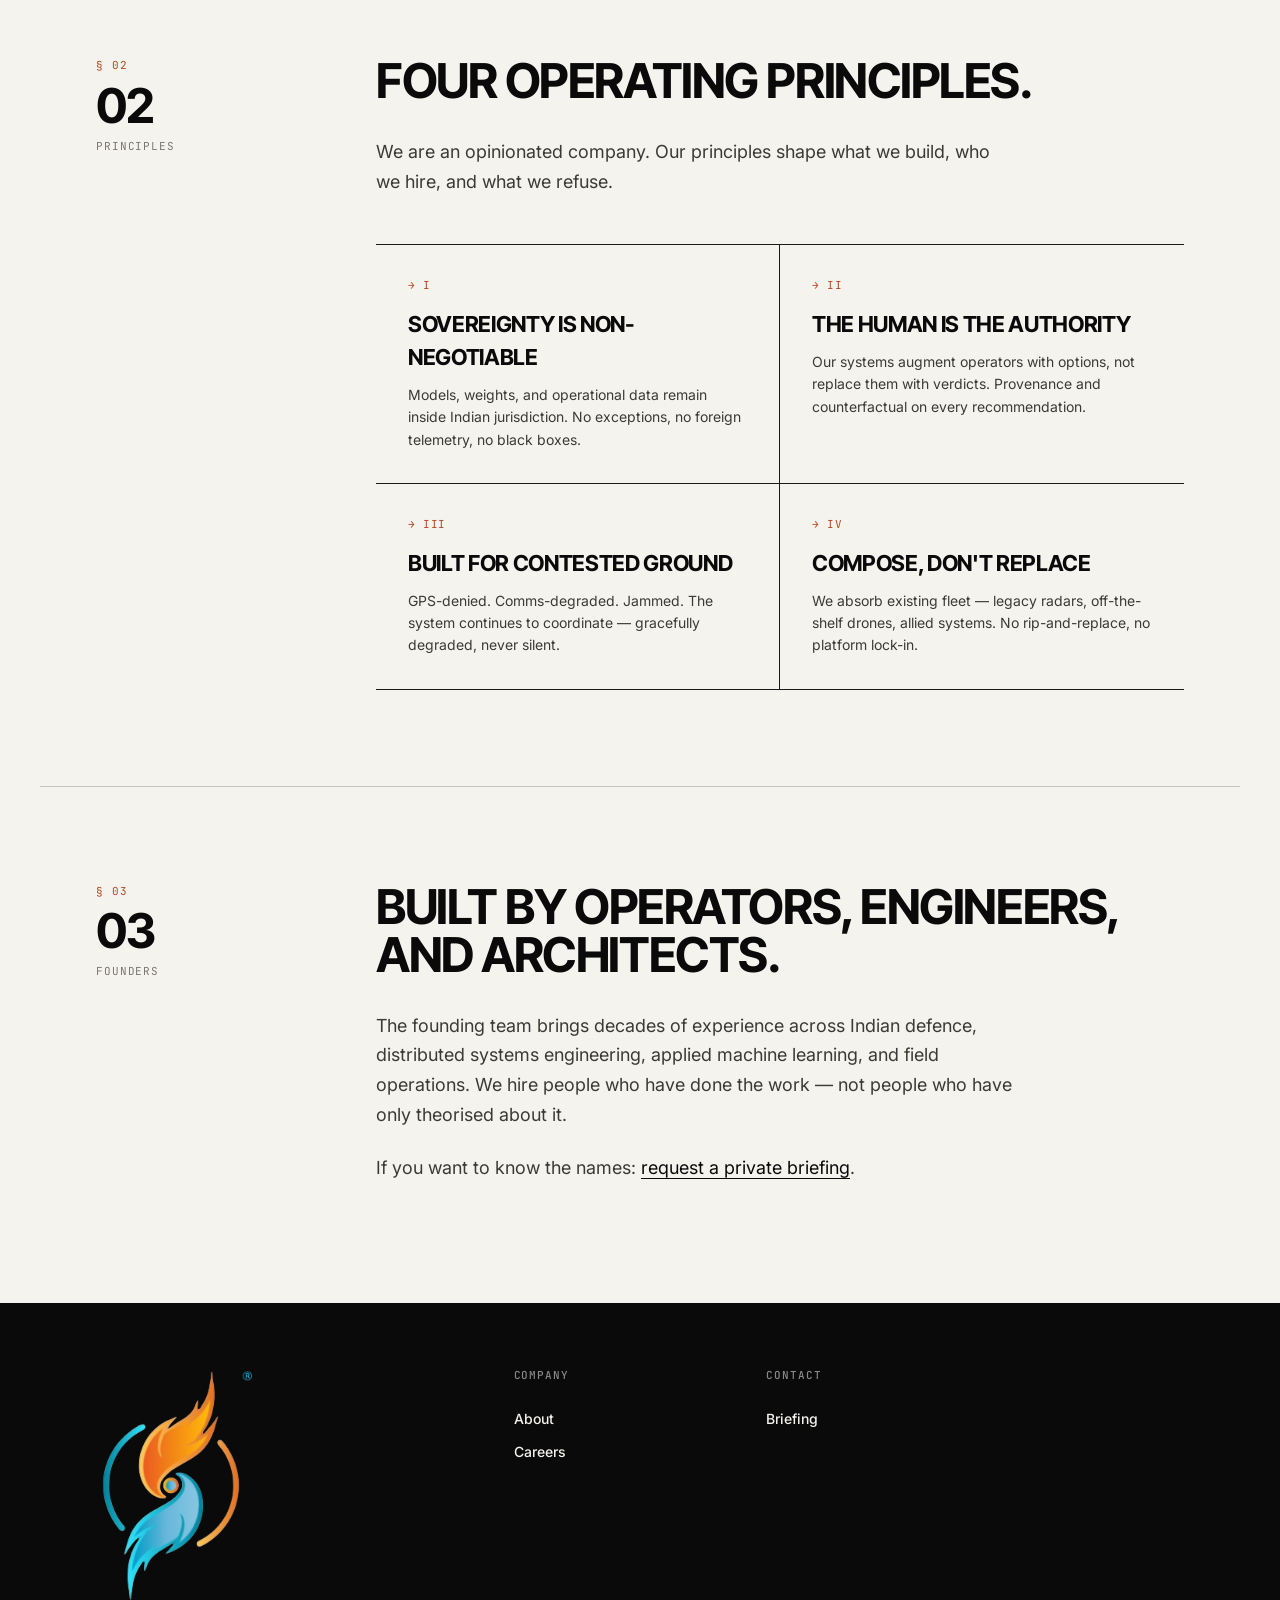
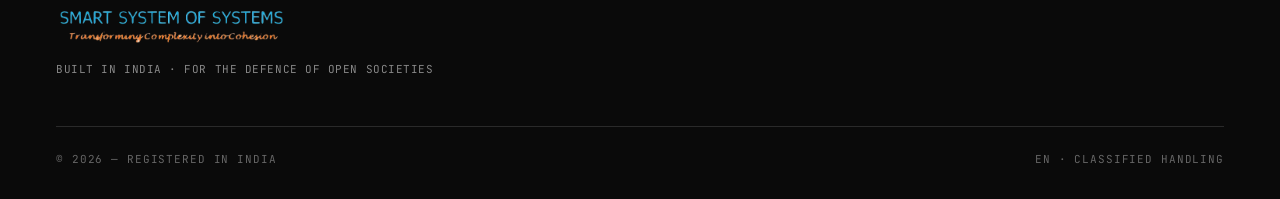
==== commit fd7d0ba0: "Use full registered logo and 'Transforming Complexity into Cohesion' mission statement - Replace cro" ====
--- a/about.html
+++ b/about.html
@@ -75,7 +75,7 @@
 </head>
 <body>
   <nav class="nav">
-    <div class="nav-mark"><a href="design-hybrid.html" style="text-decoration:none;color:inherit;display:flex;align-items:center;gap:14px"><img class="brand-emblem" src="assets/ssos-emblem.png" alt="" width="34" height="52"><span>SMART SYSTEM OF SYSTEMS</span></a></div>
+    <div class="nav-mark"><a href="index.html" style="text-decoration:none;color:inherit;display:flex;align-items:center;gap:14px"><img class="brand-emblem" src="assets/ssos-logo.png" alt="Smart System of Systems logo" width="53" height="64"><span>SMART SYSTEM OF SYSTEMS</span></a></div>
     <div class="nav-links">
       <a href="platforms.html">Platforms</a><a href="capabilities.html">Capabilities</a><a href="architecture.html">Architecture</a><a href="mission.html">Mission</a><a href="careers.html">Careers</a>
     </div>
@@ -83,7 +83,7 @@
   </nav>
 
   <div class="breadcrumb">
-    <a href="design-hybrid.html">Home</a>
+    <a href="index.html">Home</a>
     <span class="sep">/</span>
     <span class="current">About</span>
   </div>
@@ -160,7 +160,7 @@
   <footer class="footer">
     <div class="footer-top">
       <div>
-        <div class="footer-mark"><a href="design-hybrid.html" style="text-decoration:none;color:inherit;display:flex;align-items:center;gap:14px"><img class="brand-emblem" src="assets/ssos-emblem.png" alt="" width="47" height="72"><span>SMART<br/>SYSTEM OF <span>SYSTEMS</span></span></a></div>
+        <div class="footer-mark"><a href="index.html" style="text-decoration:none;color:inherit;display:flex;align-items:center;gap:14px"><img class="brand-logo-full" src="assets/ssos-logo.png" alt="Smart System of Systems — Transforming Complexity into Cohesion" width="231" height="280"></a></div>
         <div class="footer-tag">BUILT IN INDIA · FOR THE DEFENCE OF OPEN SOCIETIES</div>
       </div>
       <div class="footer-col"><h4>COMPANY</h4><a href="about.html">About</a><a href="careers.html">Careers</a></div>
--- a/mobile.css
+++ b/mobile.css
@@ -52,7 +52,7 @@
     gap: 10px !important;
   }
   .nav-mark { font-size: 13px !important; }
-  .nav-mark .brand-emblem { width: auto !important; height: 36px !important; }
+  .nav-mark .brand-emblem { width: auto !important; height: 44px !important; }
   .nav-mark span { font-size: 11px !important; }
   .nav-links {
     order: 3 !important;
@@ -166,6 +166,7 @@
   .footer { padding: 40px 20px 24px !important; }
   .footer-top { grid-template-columns: 1fr !important; gap: 32px !important; padding-bottom: 32px !important; }
   .footer-mark { font-size: 22px !important; }
+  .footer-mark .brand-logo-full { width: auto !important; height: 200px !important; }
   .footer-bottom { flex-direction: column !important; gap: 12px !important; align-items: flex-start !important; }
 
   /* ============================================================
@@ -281,3 +282,49 @@
   .meta-block { grid-template-columns: 1fr !important; }
   .doc-meta-top { grid-template-columns: 1fr !important; }
 }
+
+/* ============================================================
+   Phone fixes — sections that kept desktop columns and pushed
+   content past the right edge of the screen
+   ============================================================ */
+@media (max-width: 768px) {
+  /* Careers: role description + "You'll own" box */
+  .role-body { grid-template-columns: 1fr !important; gap: 40px !important; padding: 48px 20px !important; }
+  .role-body > * { min-width: 0; }
+
+  /* Capabilities: mission/platform matrix scrolls sideways inside its frame */
+  .matrix-wrap { overflow-x: auto; -webkit-overflow-scrolling: touch; }
+  .matrix-table { min-width: 560px; }
+  .matrix-table td:first-child { width: 150px !important; }
+  .matrix-legend { flex-wrap: wrap !important; gap: 12px 24px !important; padding: 16px !important; }
+
+  /* Capabilities: exemplar quotes */
+  .cap-exemplar { grid-template-columns: 1fr !important; gap: 20px !important; padding: 48px 20px !important; }
+  .cap-exemplar > * { min-width: 0; }
+  .ex-text { font-size: 20px !important; }
+  .ex-meta { text-align: left !important; }
+
+  /* Architecture: planes and reference deployment */
+  .planes-grid { grid-template-columns: 1fr !important; gap: 16px !important; }
+  .plane-card { padding: 24px !important; }
+  .ref-head { flex-direction: column !important; align-items: flex-start !important; gap: 12px !important; }
+  .ref-grid { grid-template-columns: 1fr !important; gap: 32px !important; }
+  .ref-grid > * { min-width: 0; }
+  .ref-svg-wrap { padding: 16px !important; }
+
+  /* Platforms: Devanagari display word and headline */
+  .platform-title-card > * { min-width: 0; }
+  .deva-display { font-size: 96px !important; padding-bottom: 0 !important; }
+  .platform-headline-block { padding-bottom: 0 !important; }
+  .platform-headline-block h2 { font-size: 48px !important; }
+  .platform-headline-block .english-name { font-size: 18px !important; }
+
+  /* Capabilities: closing "what we do not build" list */
+  .coda-grid { grid-template-columns: 1fr !important; gap: 32px !important; }
+  .coda-grid > * { min-width: 0; }
+  .anti-list li { grid-template-columns: 40px 1fr !important; gap: 12px !important; }
+
+  /* Newsroom: filter pills wrap */
+  .filter-bar { flex-wrap: wrap !important; gap: 12px !important; padding: 20px !important; }
+  .filter-pills { flex-wrap: wrap !important; }
+}
